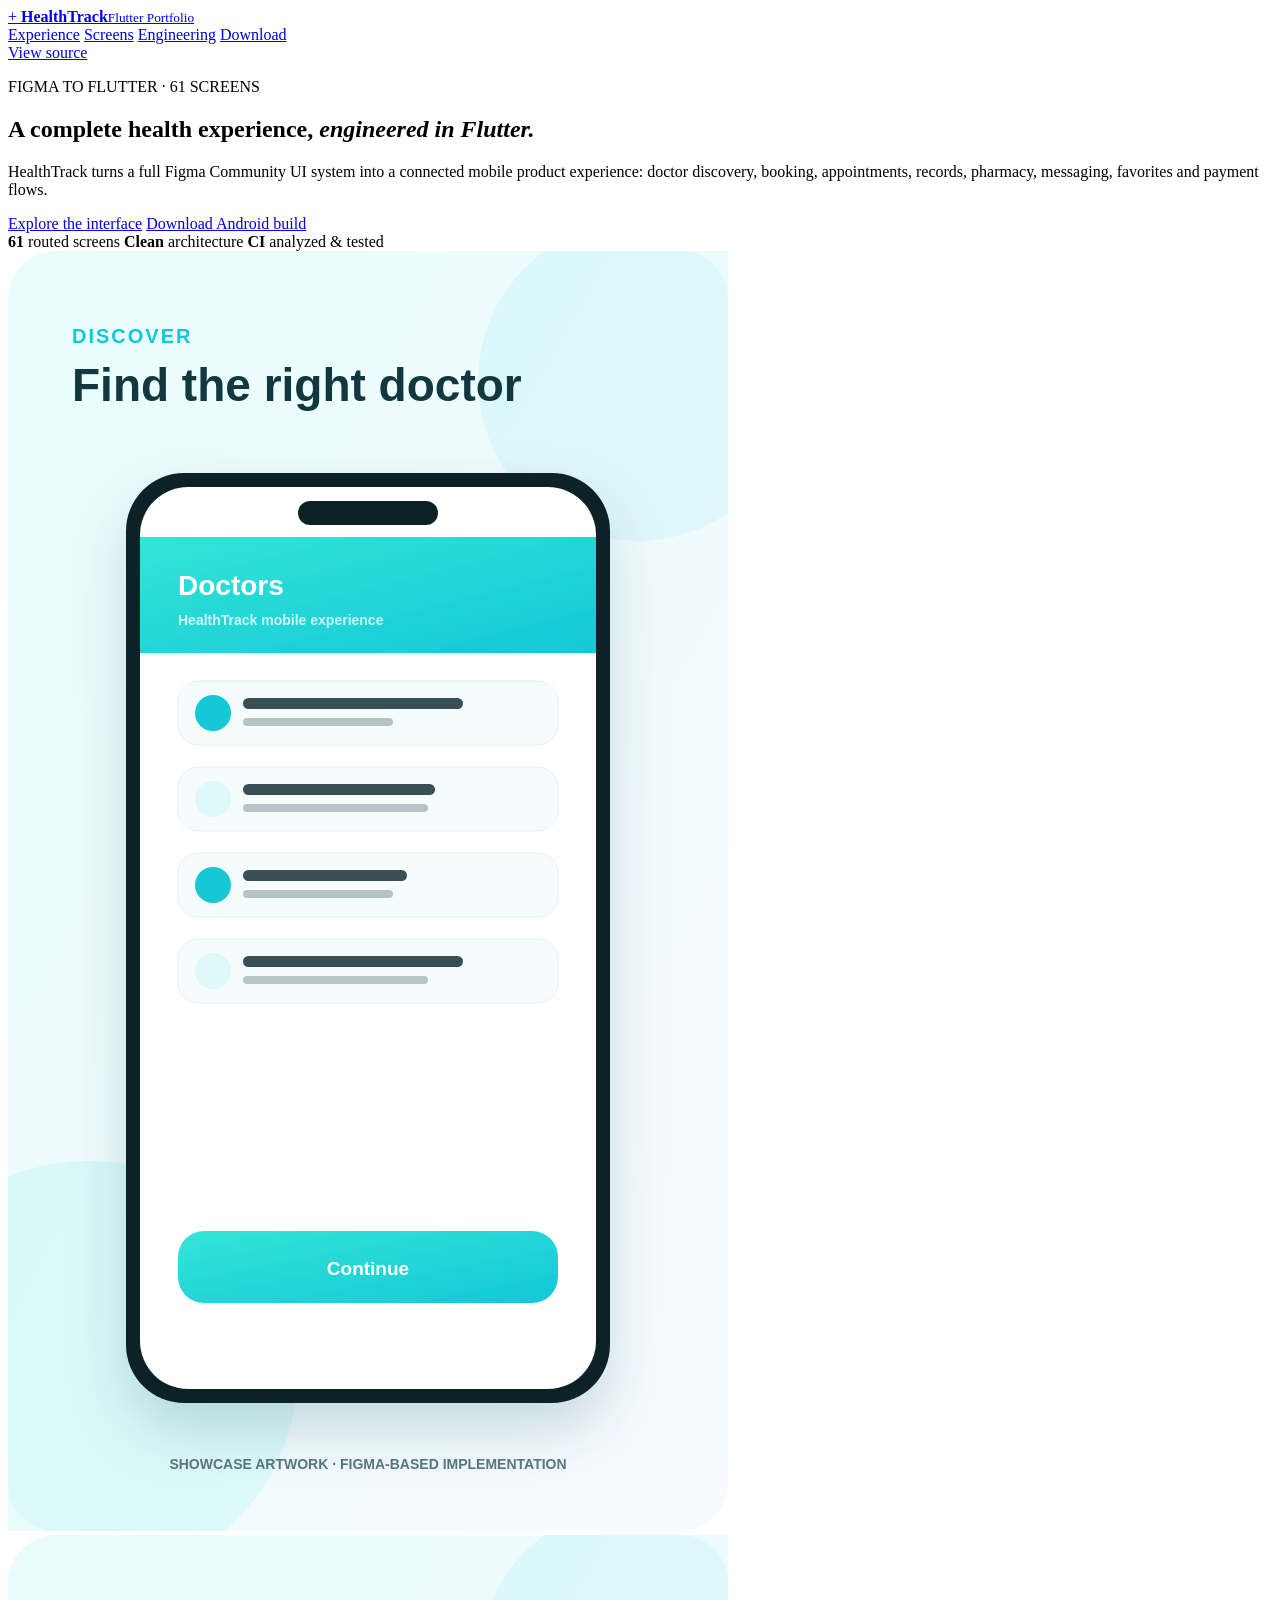
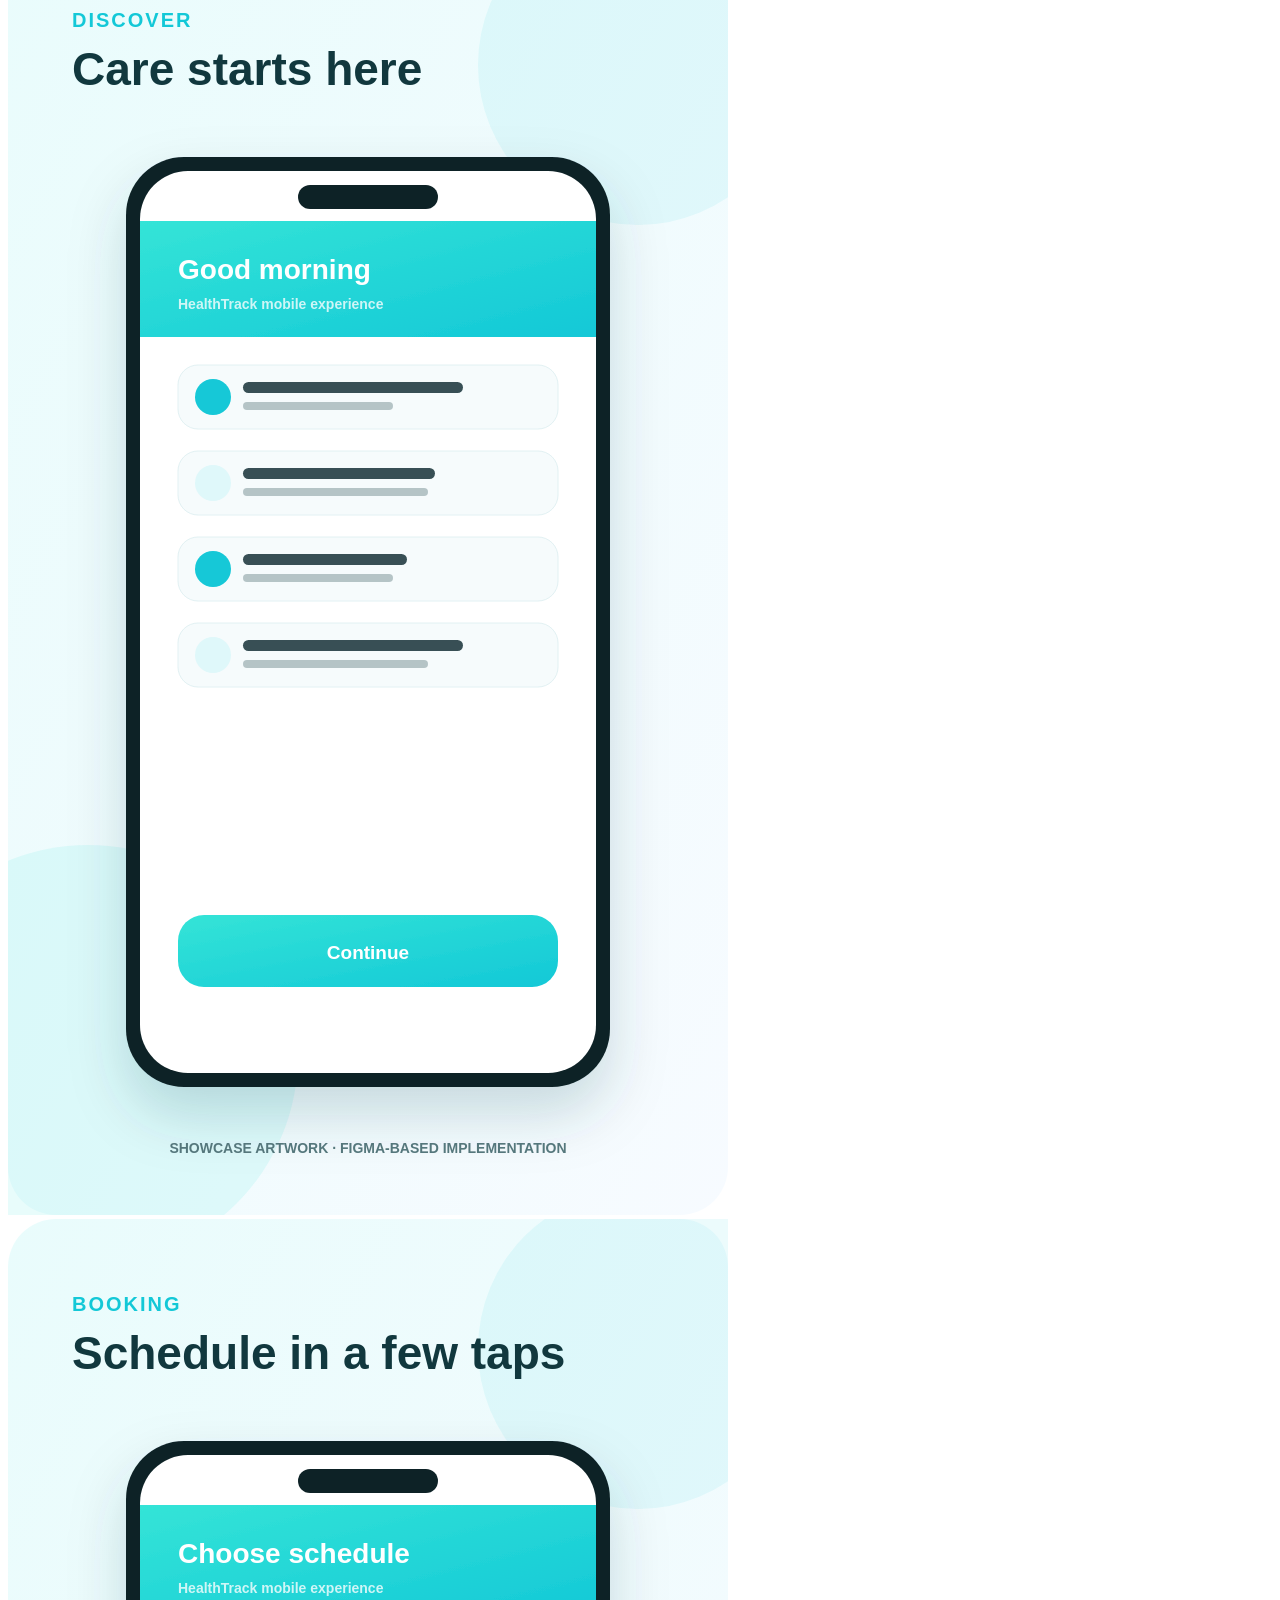
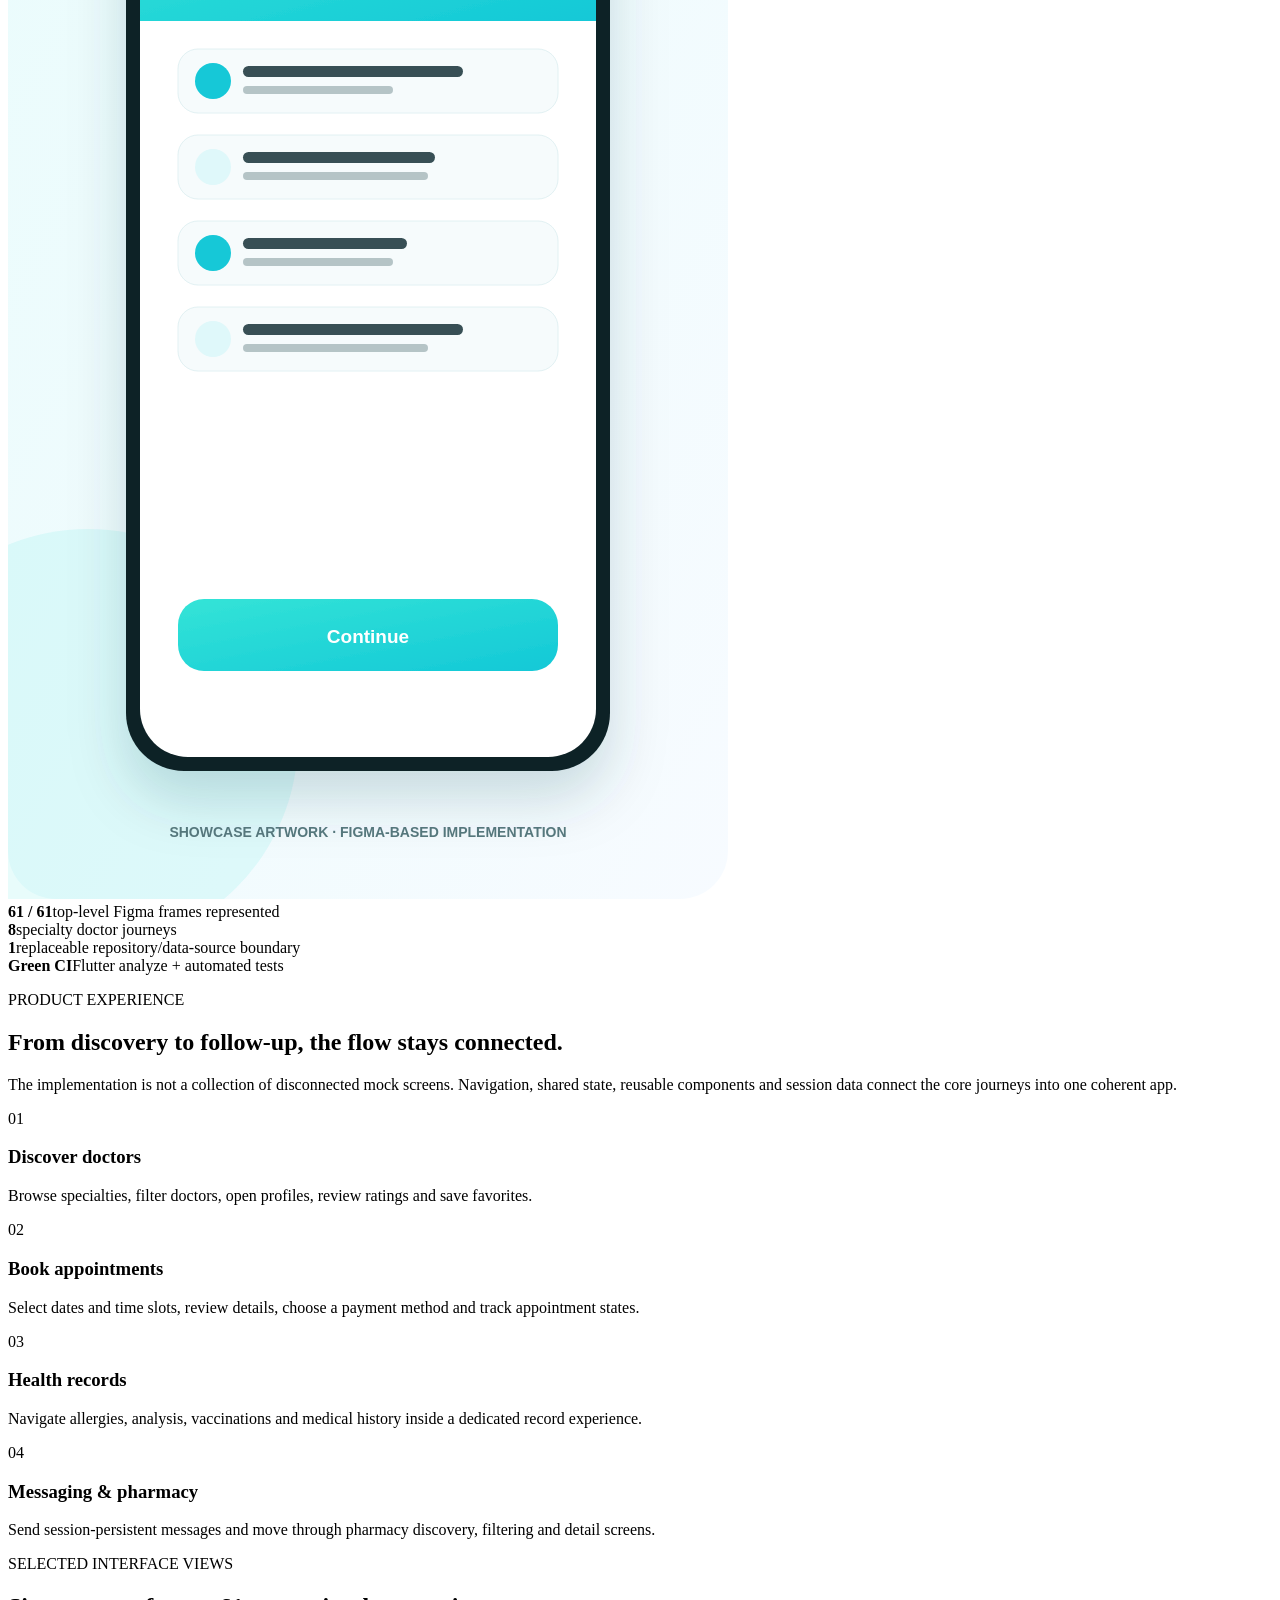
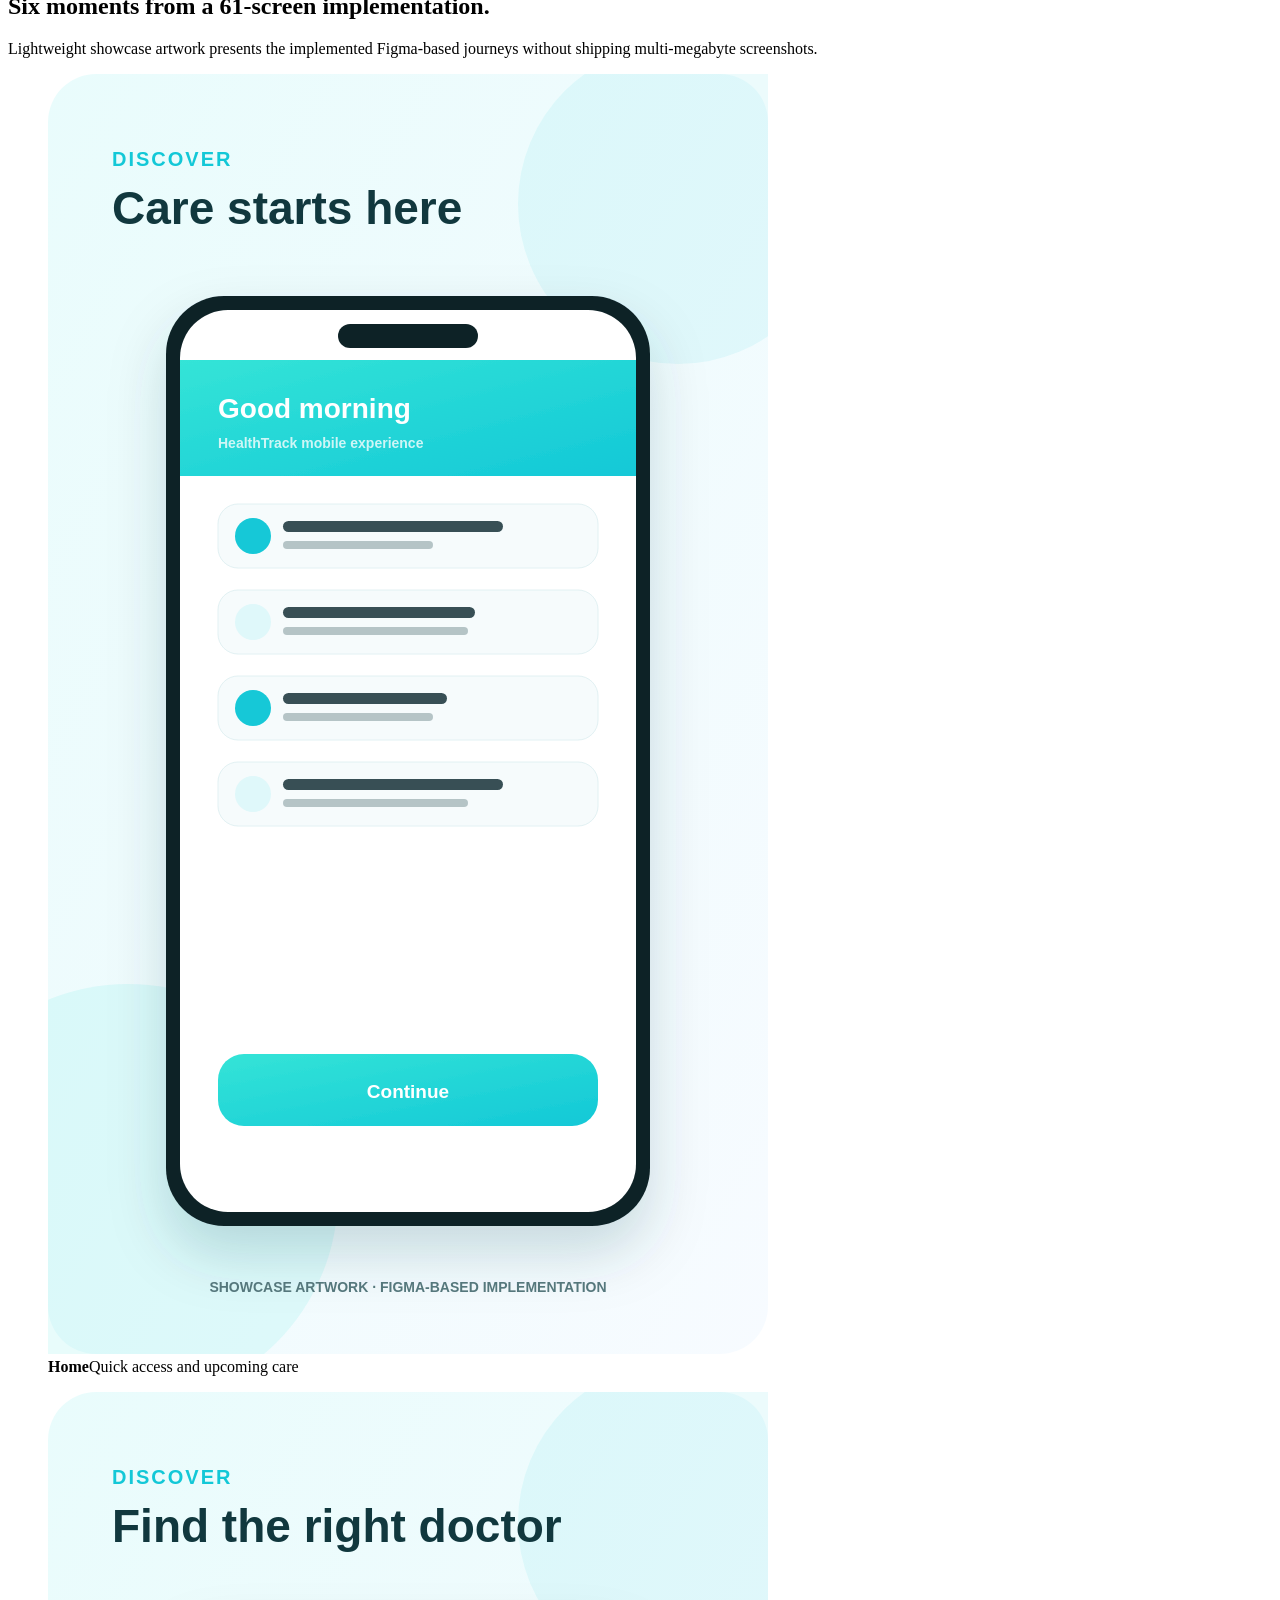
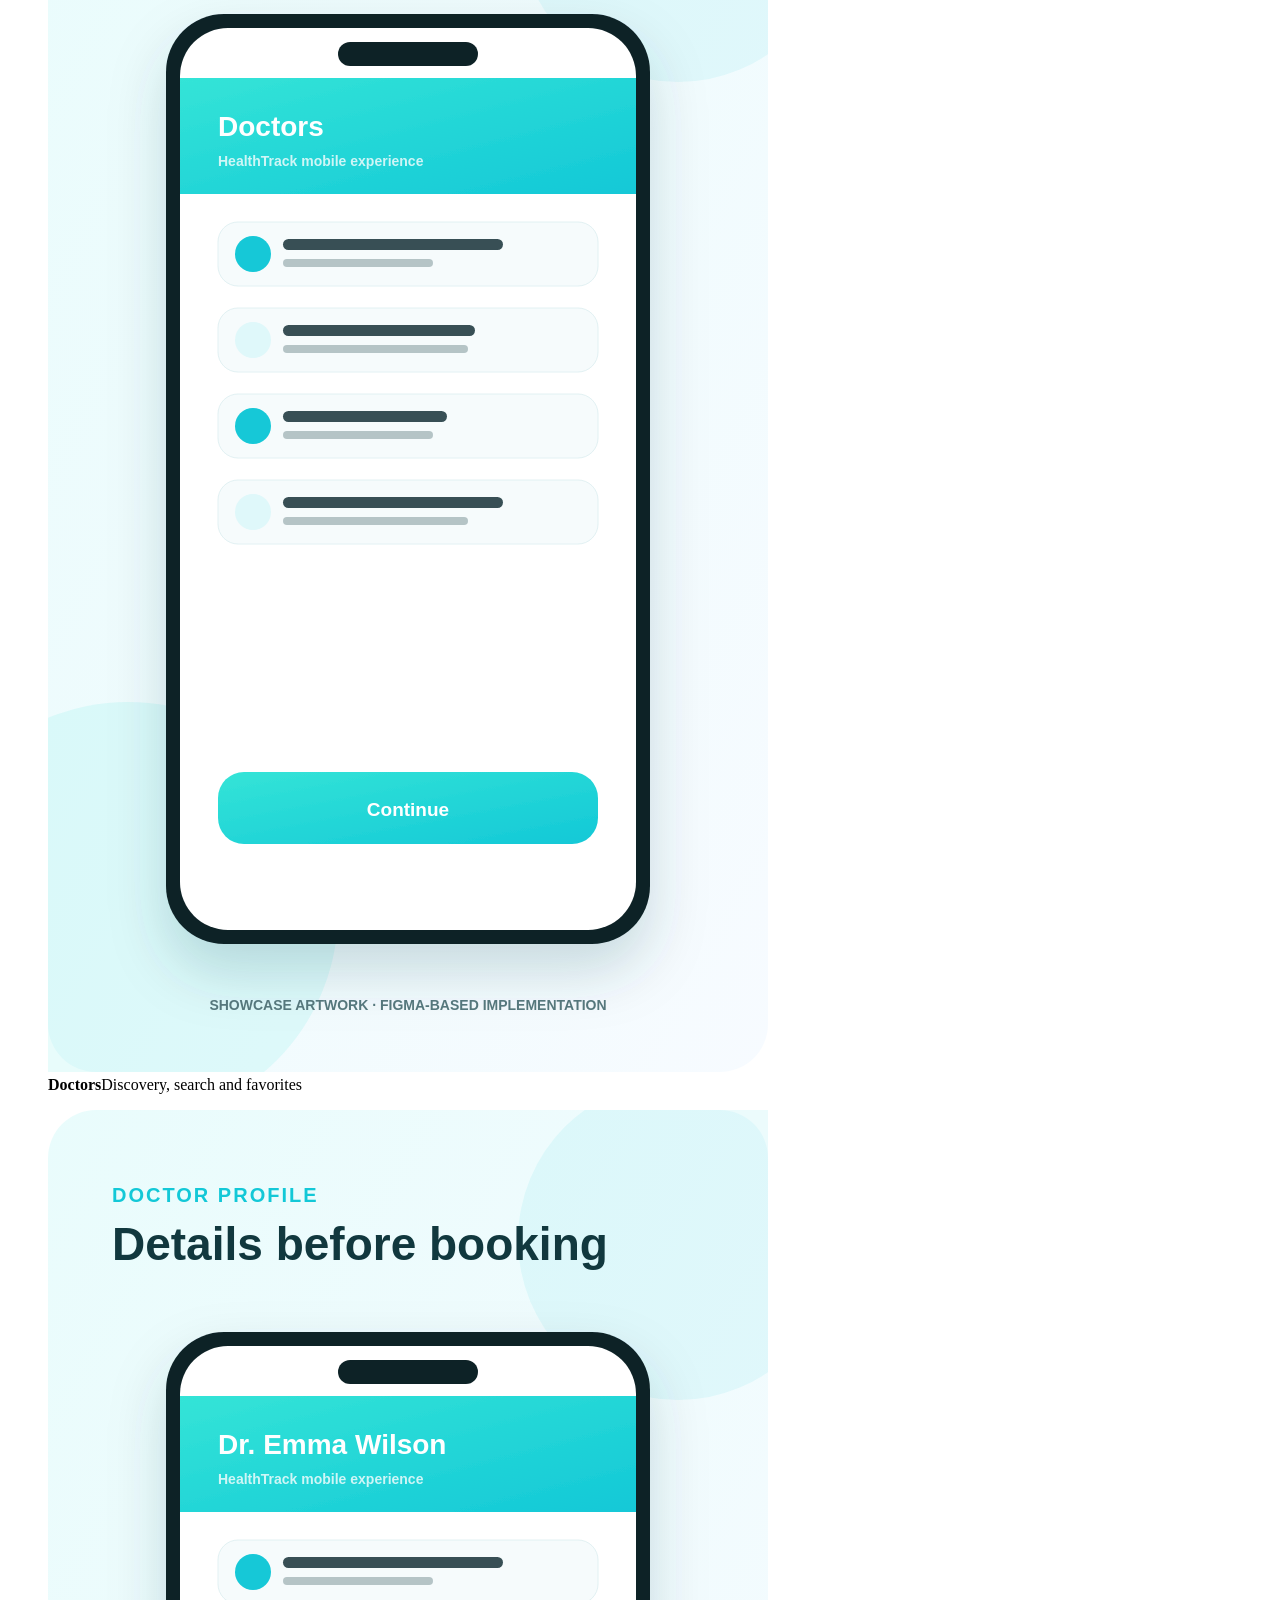
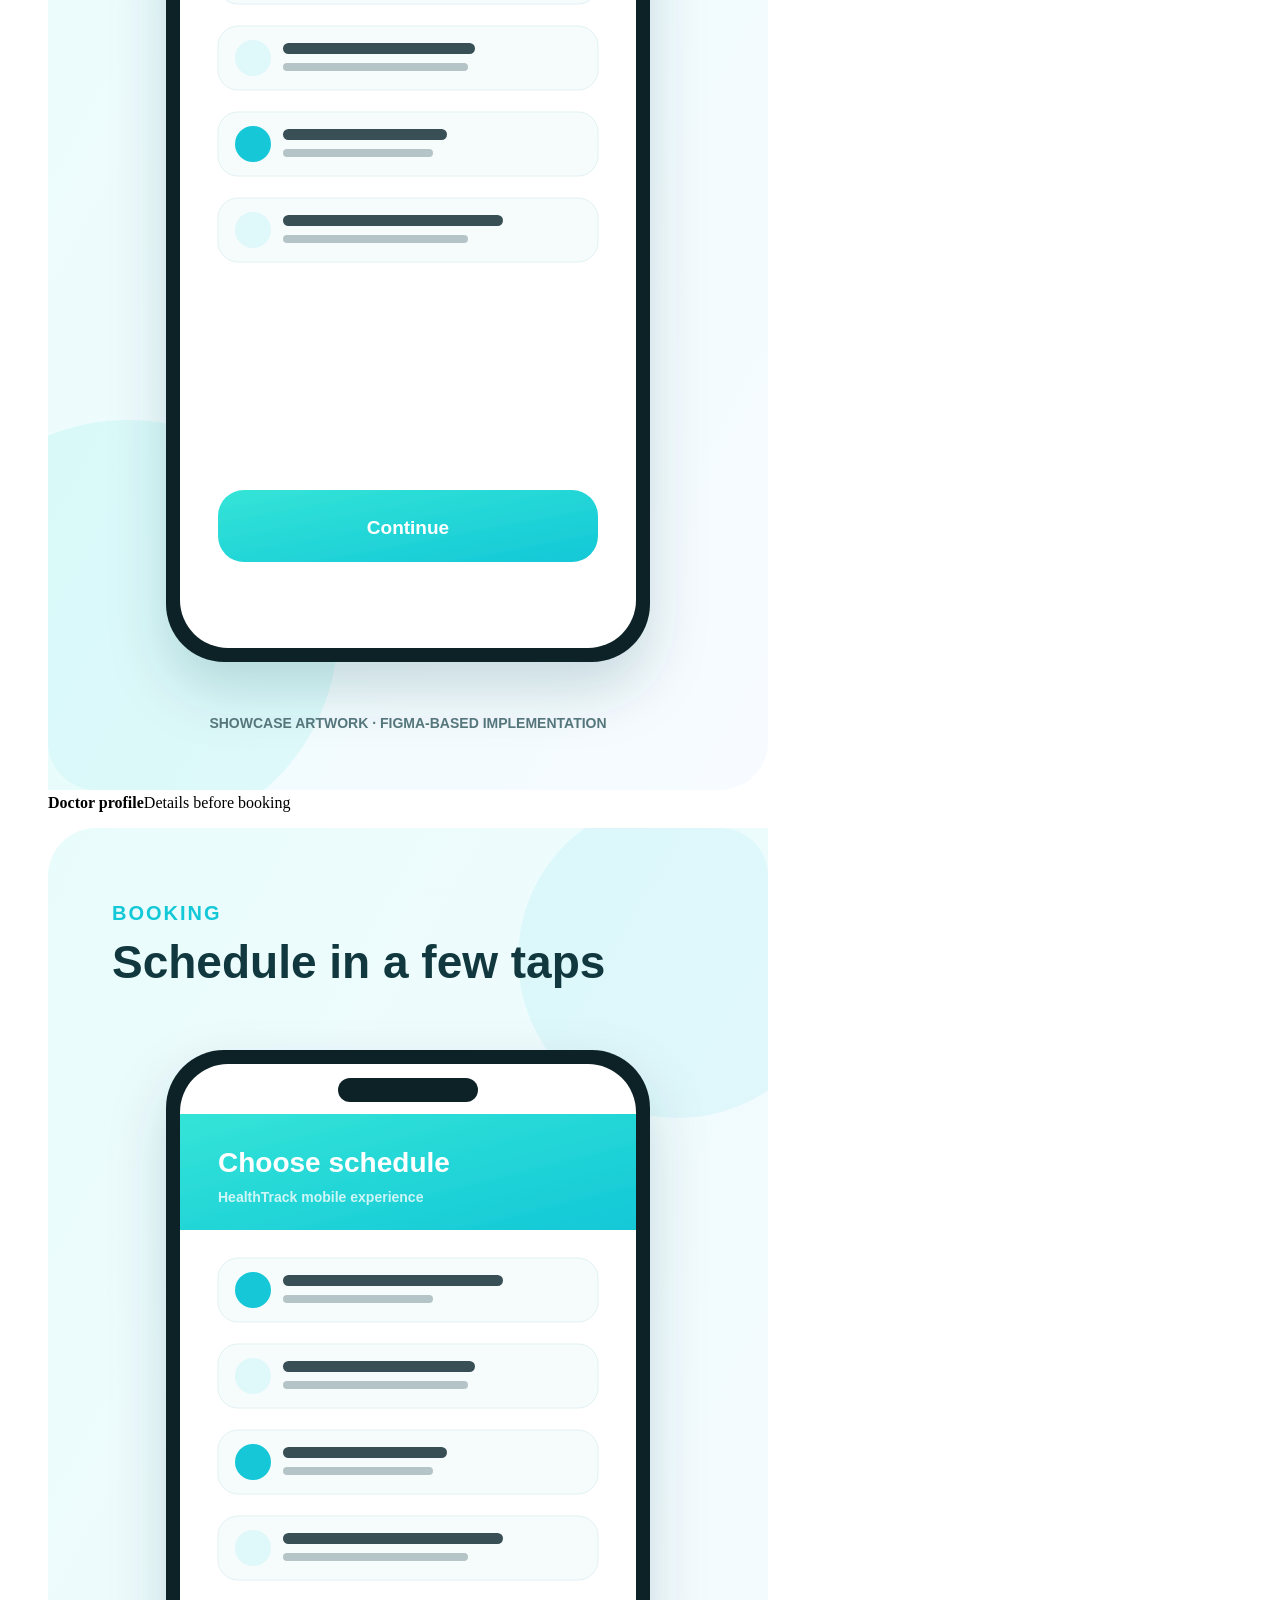
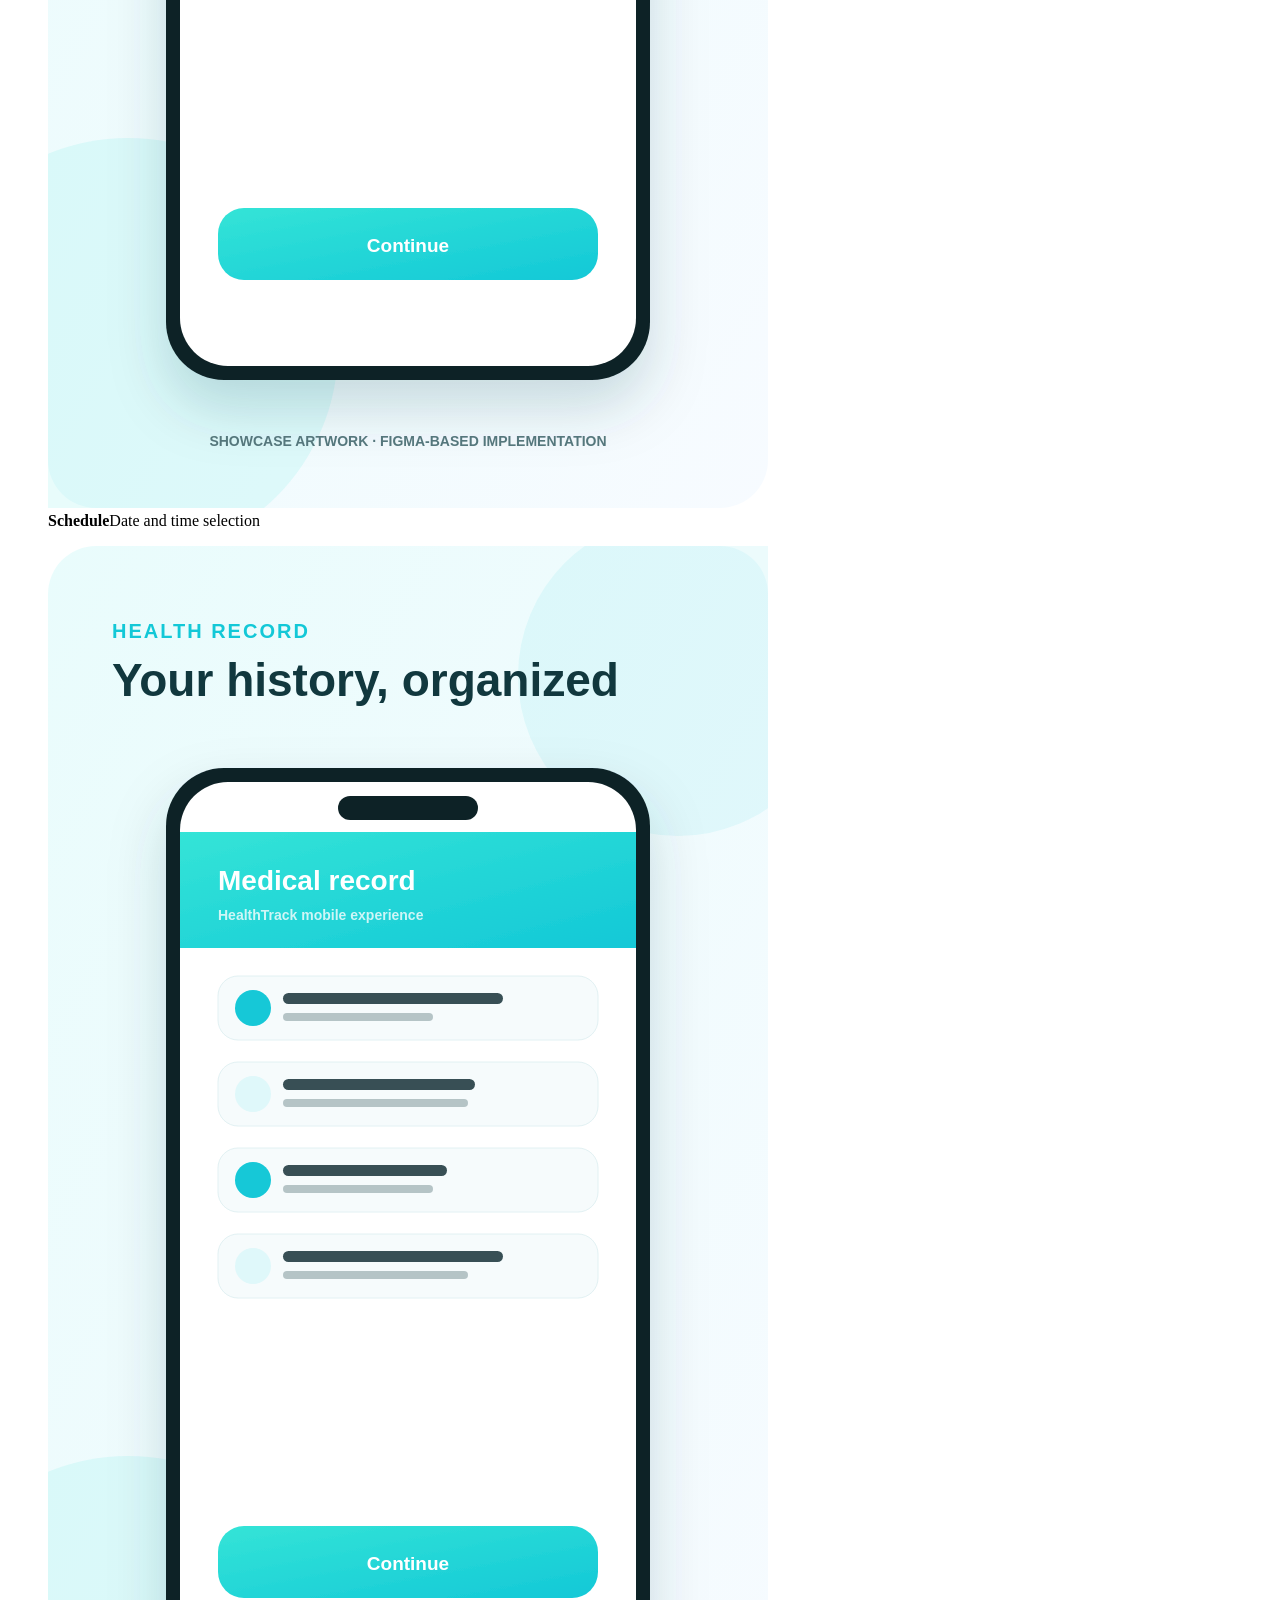
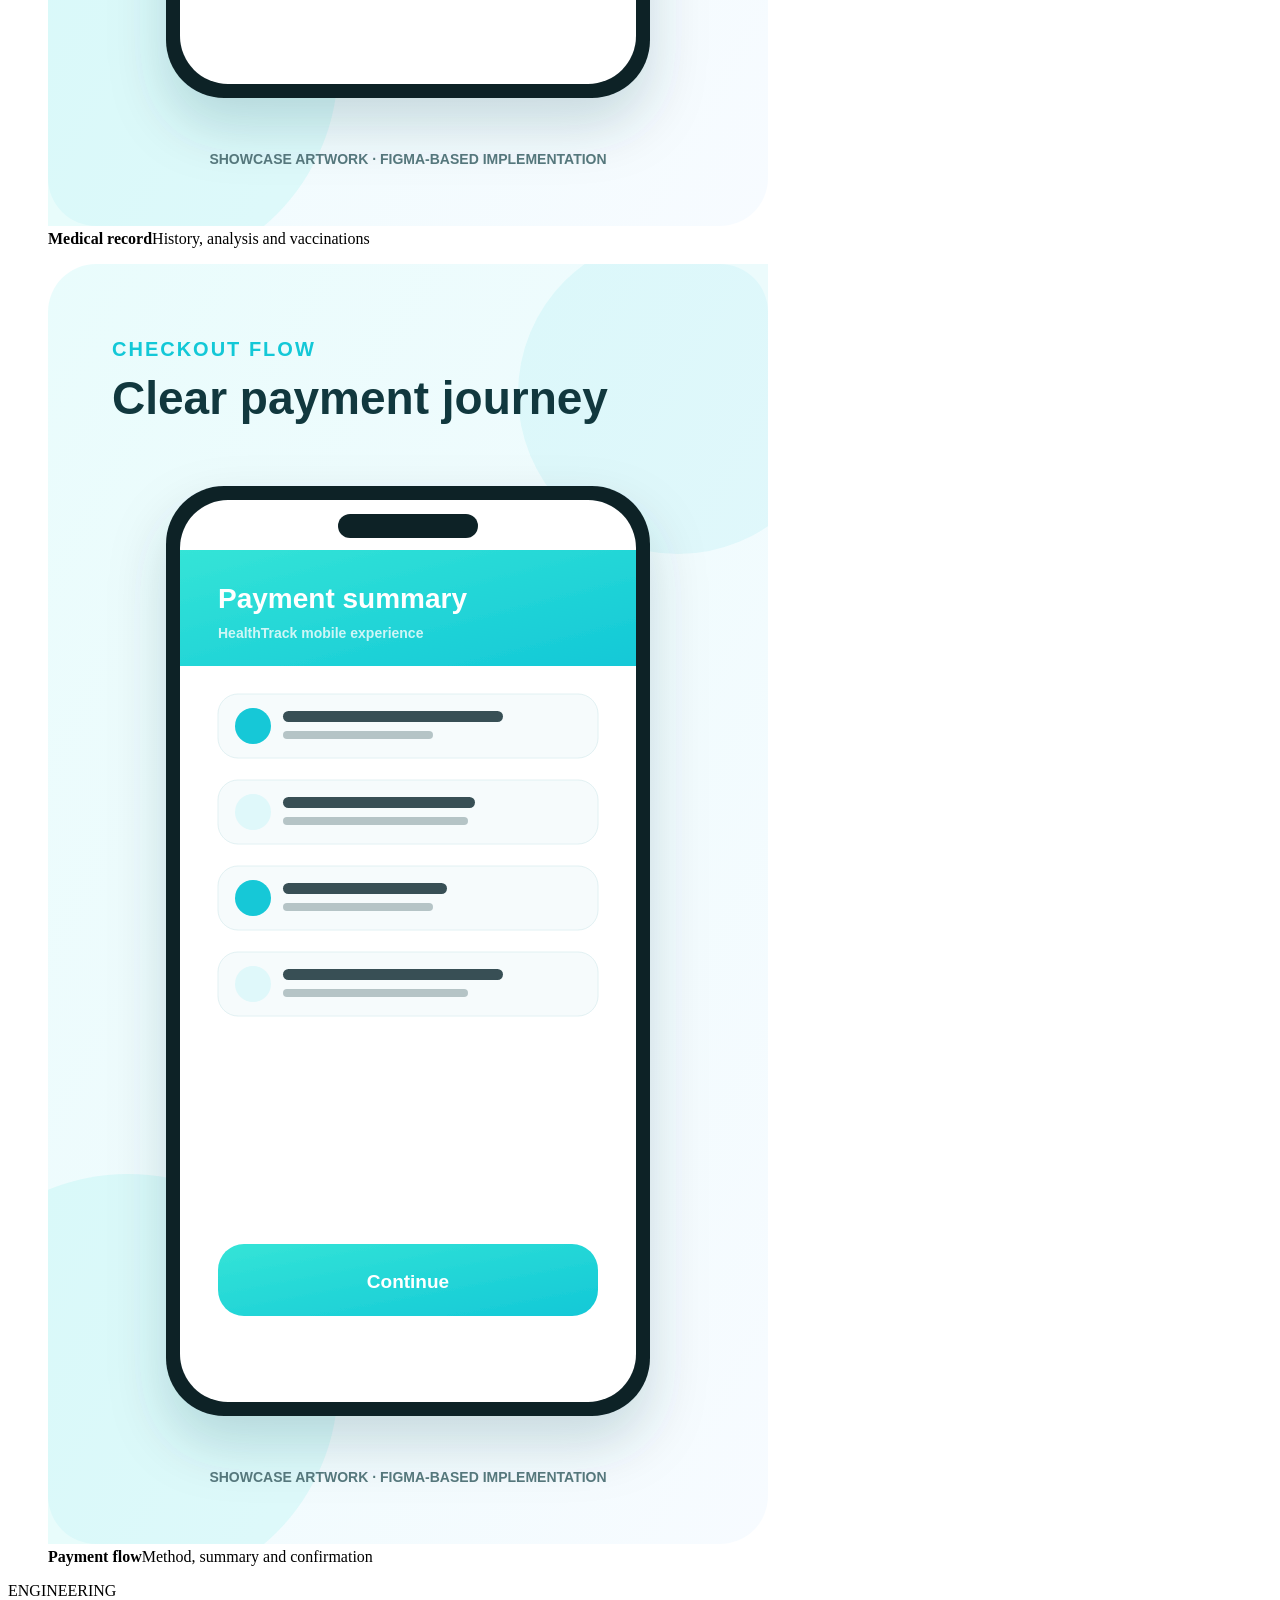
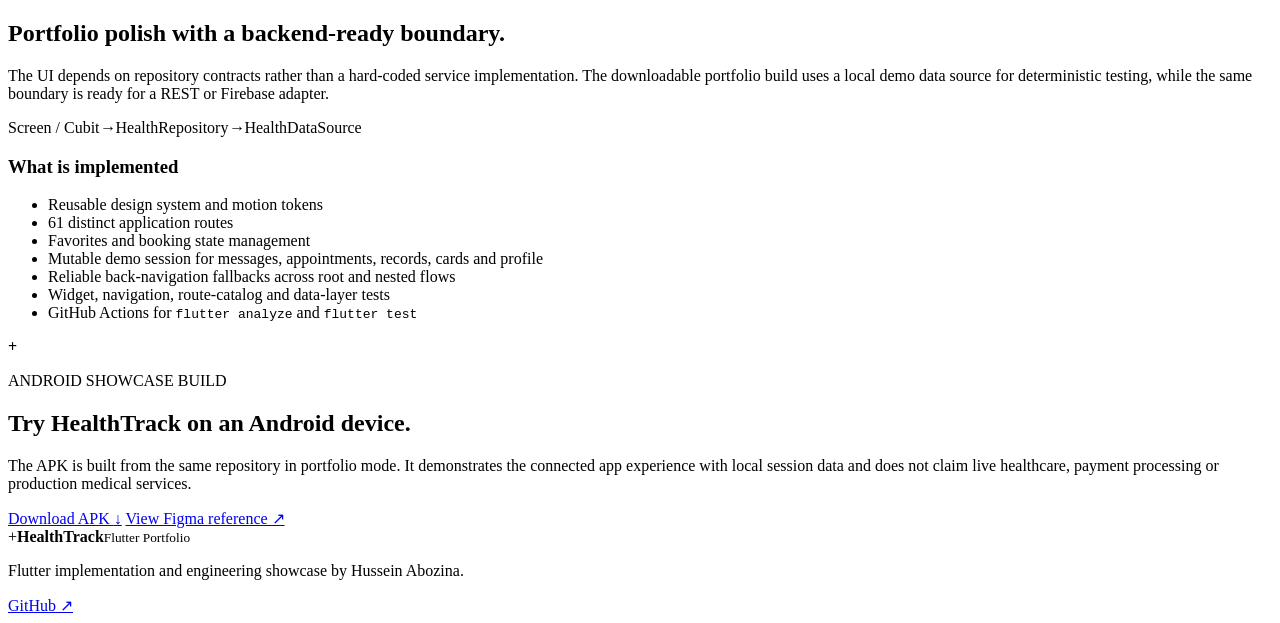
==== docs/index.html @ 682344b4 "feat: add HealthTrack portfolio landing page" ====
<!doctype html>
<html lang="en">
<head>
  <meta charset="utf-8" />
  <meta name="viewport" content="width=device-width,initial-scale=1" />
  <meta name="theme-color" content="#0c3d46" />
  <meta name="description" content="HealthTrack — a 61-screen Flutter health experience built from a Figma Community UI system with reusable architecture and connected product flows." />
  <title>HealthTrack | Flutter Portfolio Showcase</title>
  <link rel="stylesheet" href="styles.css" />
  <script src="script.js" defer></script>
</head>
<body>
  <header class="site-header">
    <a class="brand" href="#top" aria-label="HealthTrack home">
      <span class="brand-mark">+</span>
      <span><strong>HealthTrack</strong><small>Flutter Portfolio</small></span>
    </a>
    <nav aria-label="Primary navigation">
      <a href="#experience">Experience</a>
      <a href="#screens">Screens</a>
      <a href="#engineering">Engineering</a>
      <a href="#download">Download</a>
    </nav>
    <a class="header-cta" href="https://github.com/Husseinabozina/medical_app" target="_blank" rel="noopener noreferrer">View source</a>
  </header>

  <main id="top">
    <section class="hero shell">
      <div class="hero-copy">
        <p class="eyebrow"><span></span> FIGMA TO FLUTTER · 61 SCREENS</p>
        <h1>A complete health experience, <em>engineered in Flutter.</em></h1>
        <p class="hero-lead">
          HealthTrack turns a full Figma Community UI system into a connected mobile product experience:
          doctor discovery, booking, appointments, records, pharmacy, messaging, favorites and payment flows.
        </p>
        <div class="hero-actions">
          <a class="button primary" href="#screens">Explore the interface</a>
          <a class="button secondary" href="#download">Download Android build</a>
        </div>
        <div class="hero-proof">
          <span><b>61</b> routed screens</span>
          <span><b>Clean</b> architecture</span>
          <span><b>CI</b> analyzed & tested</span>
        </div>
      </div>

      <div class="hero-visual" aria-label="Selected HealthTrack interface previews">
        <div class="glow"></div>
        <img class="hero-screen hero-screen-left" src="assets/showcase/02-doctors.svg" alt="HealthTrack doctors showcase artwork" width="720" height="1280" />
        <img class="hero-screen hero-screen-main" src="assets/showcase/01-home.svg" alt="HealthTrack home showcase artwork" width="720" height="1280" fetchpriority="high" />
        <img class="hero-screen hero-screen-right" src="assets/showcase/04-schedule.svg" alt="HealthTrack appointment scheduling showcase artwork" width="720" height="1280" />
      </div>
    </section>

    <section class="metric-band">
      <div class="shell metric-grid">
        <div><strong>61 / 61</strong><span>top-level Figma frames represented</span></div>
        <div><strong>8</strong><span>specialty doctor journeys</span></div>
        <div><strong>1</strong><span>replaceable repository/data-source boundary</span></div>
        <div><strong>Green CI</strong><span>Flutter analyze + automated tests</span></div>
      </div>
    </section>

    <section class="section shell" id="experience">
      <div class="section-heading">
        <p class="eyebrow"><span></span> PRODUCT EXPERIENCE</p>
        <h2>From discovery to follow-up, the flow stays connected.</h2>
        <p>
          The implementation is not a collection of disconnected mock screens. Navigation, shared state,
          reusable components and session data connect the core journeys into one coherent app.
        </p>
      </div>

      <div class="feature-grid">
        <article class="feature-card">
          <span class="feature-icon">01</span>
          <h3>Discover doctors</h3>
          <p>Browse specialties, filter doctors, open profiles, review ratings and save favorites.</p>
        </article>
        <article class="feature-card">
          <span class="feature-icon">02</span>
          <h3>Book appointments</h3>
          <p>Select dates and time slots, review details, choose a payment method and track appointment states.</p>
        </article>
        <article class="feature-card">
          <span class="feature-icon">03</span>
          <h3>Health records</h3>
          <p>Navigate allergies, analysis, vaccinations and medical history inside a dedicated record experience.</p>
        </article>
        <article class="feature-card">
          <span class="feature-icon">04</span>
          <h3>Messaging & pharmacy</h3>
          <p>Send session-persistent messages and move through pharmacy discovery, filtering and detail screens.</p>
        </article>
      </div>
    </section>

    <section class="screens-section" id="screens">
      <div class="shell">
        <div class="section-heading centered">
          <p class="eyebrow"><span></span> SELECTED INTERFACE VIEWS</p>
          <h2>Six moments from a 61-screen implementation.</h2>
          <p>Lightweight showcase artwork presents the implemented Figma-based journeys without shipping multi-megabyte screenshots.</p>
        </div>
        <div class="screen-grid">
          <figure><img src="assets/showcase/01-home.svg" alt="Home screen showcase" loading="lazy" width="720" height="1280" /><figcaption><b>Home</b><span>Quick access and upcoming care</span></figcaption></figure>
          <figure><img src="assets/showcase/02-doctors.svg" alt="Doctors screen showcase" loading="lazy" width="720" height="1280" /><figcaption><b>Doctors</b><span>Discovery, search and favorites</span></figcaption></figure>
          <figure><img src="assets/showcase/03-profile.svg" alt="Doctor profile screen showcase" loading="lazy" width="720" height="1280" /><figcaption><b>Doctor profile</b><span>Details before booking</span></figcaption></figure>
          <figure><img src="assets/showcase/04-schedule.svg" alt="Schedule screen showcase" loading="lazy" width="720" height="1280" /><figcaption><b>Schedule</b><span>Date and time selection</span></figcaption></figure>
          <figure><img src="assets/showcase/05-record.svg" alt="Medical record screen showcase" loading="lazy" width="720" height="1280" /><figcaption><b>Medical record</b><span>History, analysis and vaccinations</span></figcaption></figure>
          <figure><img src="assets/showcase/06-payment.svg" alt="Payment flow screen showcase" loading="lazy" width="720" height="1280" /><figcaption><b>Payment flow</b><span>Method, summary and confirmation</span></figcaption></figure>
        </div>
      </div>
    </section>

    <section class="section engineering" id="engineering">
      <div class="shell engineering-grid">
        <div>
          <p class="eyebrow"><span></span> ENGINEERING</p>
          <h2>Portfolio polish with a backend-ready boundary.</h2>
          <p class="engineering-lead">
            The UI depends on repository contracts rather than a hard-coded service implementation.
            The downloadable portfolio build uses a local demo data source for deterministic testing,
            while the same boundary is ready for a REST or Firebase adapter.
          </p>
          <div class="architecture-line">
            <span>Screen / Cubit</span><i>→</i><span>HealthRepository</span><i>→</i><span>HealthDataSource</span>
          </div>
        </div>

        <div class="engineering-card">
          <h3>What is implemented</h3>
          <ul>
            <li>Reusable design system and motion tokens</li>
            <li>61 distinct application routes</li>
            <li>Favorites and booking state management</li>
            <li>Mutable demo session for messages, appointments, records, cards and profile</li>
            <li>Reliable back-navigation fallbacks across root and nested flows</li>
            <li>Widget, navigation, route-catalog and data-layer tests</li>
            <li>GitHub Actions for <code>flutter analyze</code> and <code>flutter test</code></li>
          </ul>
        </div>
      </div>
    </section>

    <section class="download-section" id="download">
      <div class="shell download-grid">
        <div class="download-art" aria-hidden="true">
          <span class="orbit orbit-a"></span><span class="orbit orbit-b"></span><b>+</b>
        </div>
        <div>
          <p class="eyebrow"><span></span> ANDROID SHOWCASE BUILD</p>
          <h2>Try HealthTrack on an Android device.</h2>
          <p>
            The APK is built from the same repository in portfolio mode. It demonstrates the connected
            app experience with local session data and does not claim live healthcare, payment processing or production medical services.
          </p>
        </div>
        <div class="download-actions">
          <a class="button download-button" href="https://github.com/Husseinabozina/medical_app/releases/download/showcase-latest/healthtrack-demo.apk">Download APK <span>↓</span></a>
          <a class="text-link" href="https://www.figma.com/design/jrf18b58l0rdFM4uTN5DEg/Medical-App-UI-Kit-Health-Mobile-App-Tracker-Appointment-Mobile-App--Community-?node-id=2279-1229&m=dev" target="_blank" rel="noopener noreferrer">View Figma reference ↗</a>
        </div>
      </div>
    </section>
  </main>

  <footer>
    <div class="shell footer-inner">
      <div class="brand footer-brand"><span class="brand-mark">+</span><span><strong>HealthTrack</strong><small>Flutter Portfolio</small></span></div>
      <p>Flutter implementation and engineering showcase by Hussein Abozina.</p>
      <a href="https://github.com/Husseinabozina/medical_app" target="_blank" rel="noopener noreferrer">GitHub ↗</a>
    </div>
  </footer>
</body>
</html>
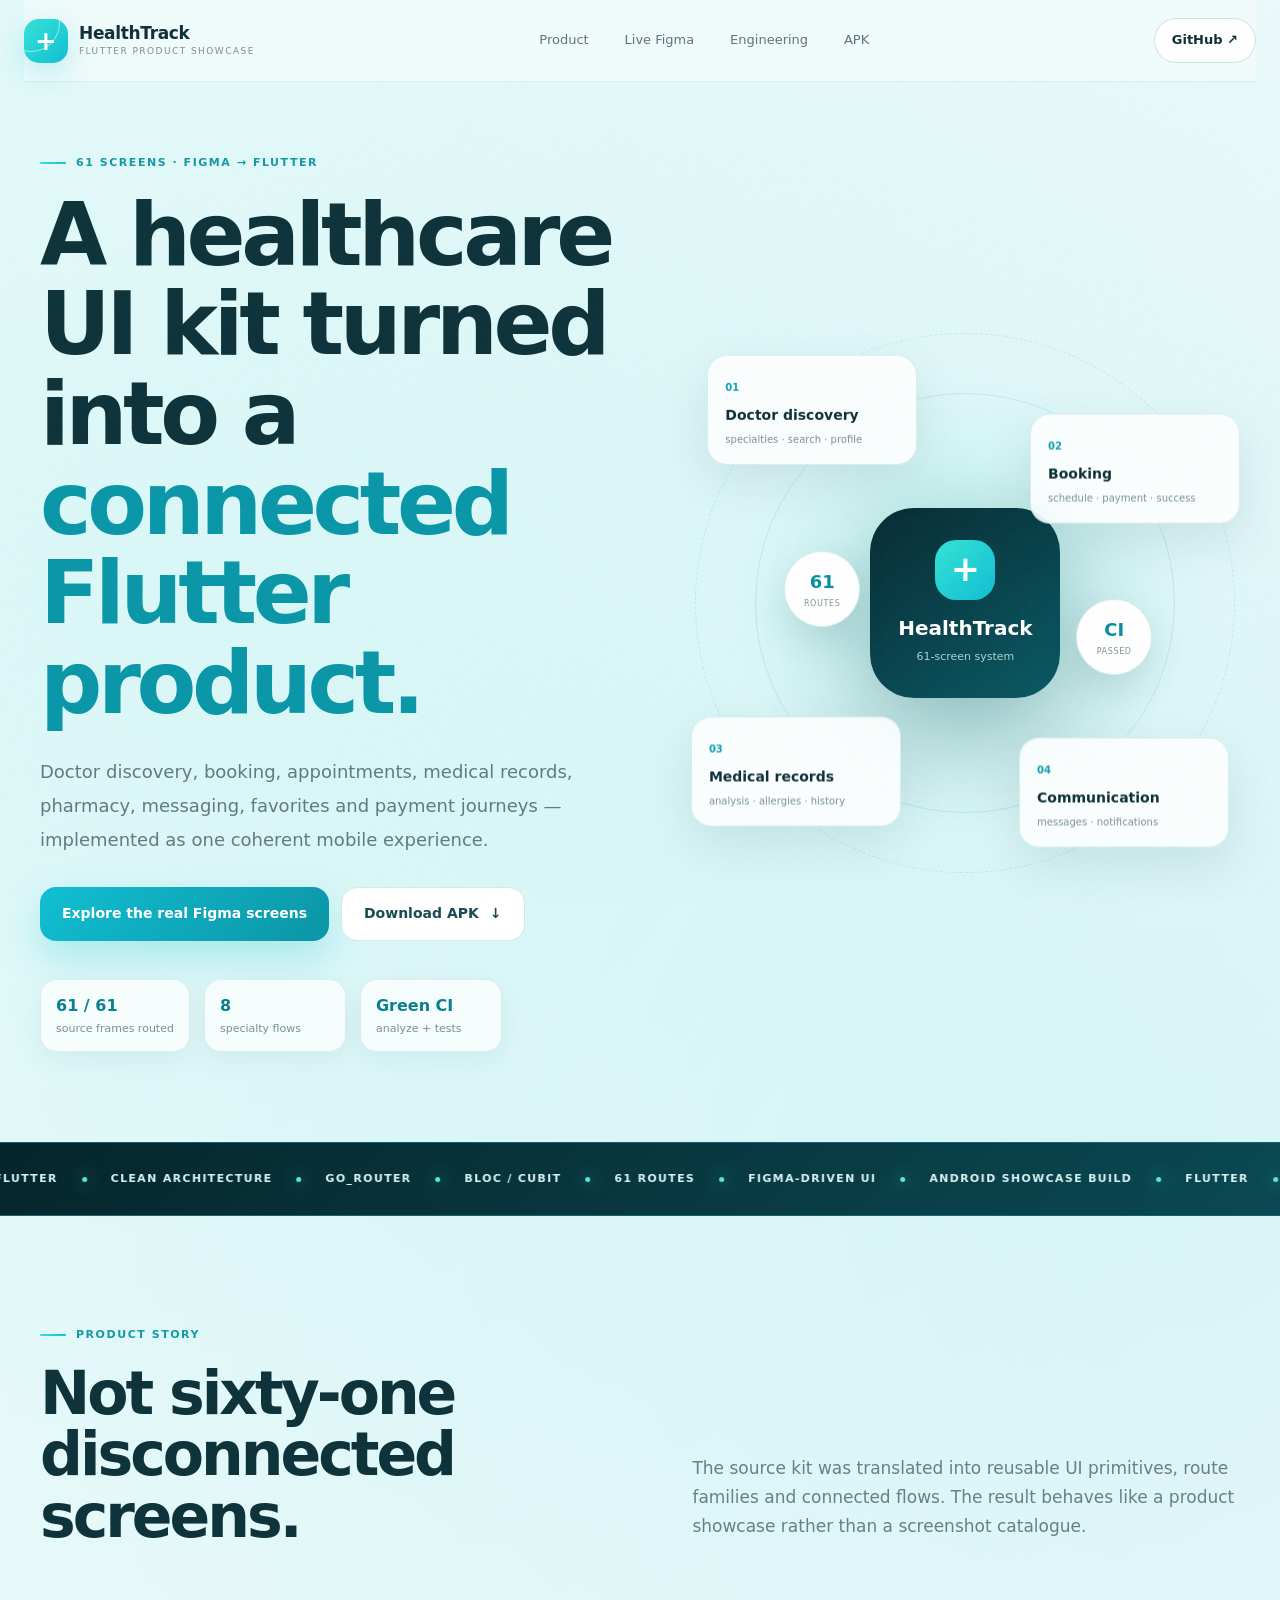
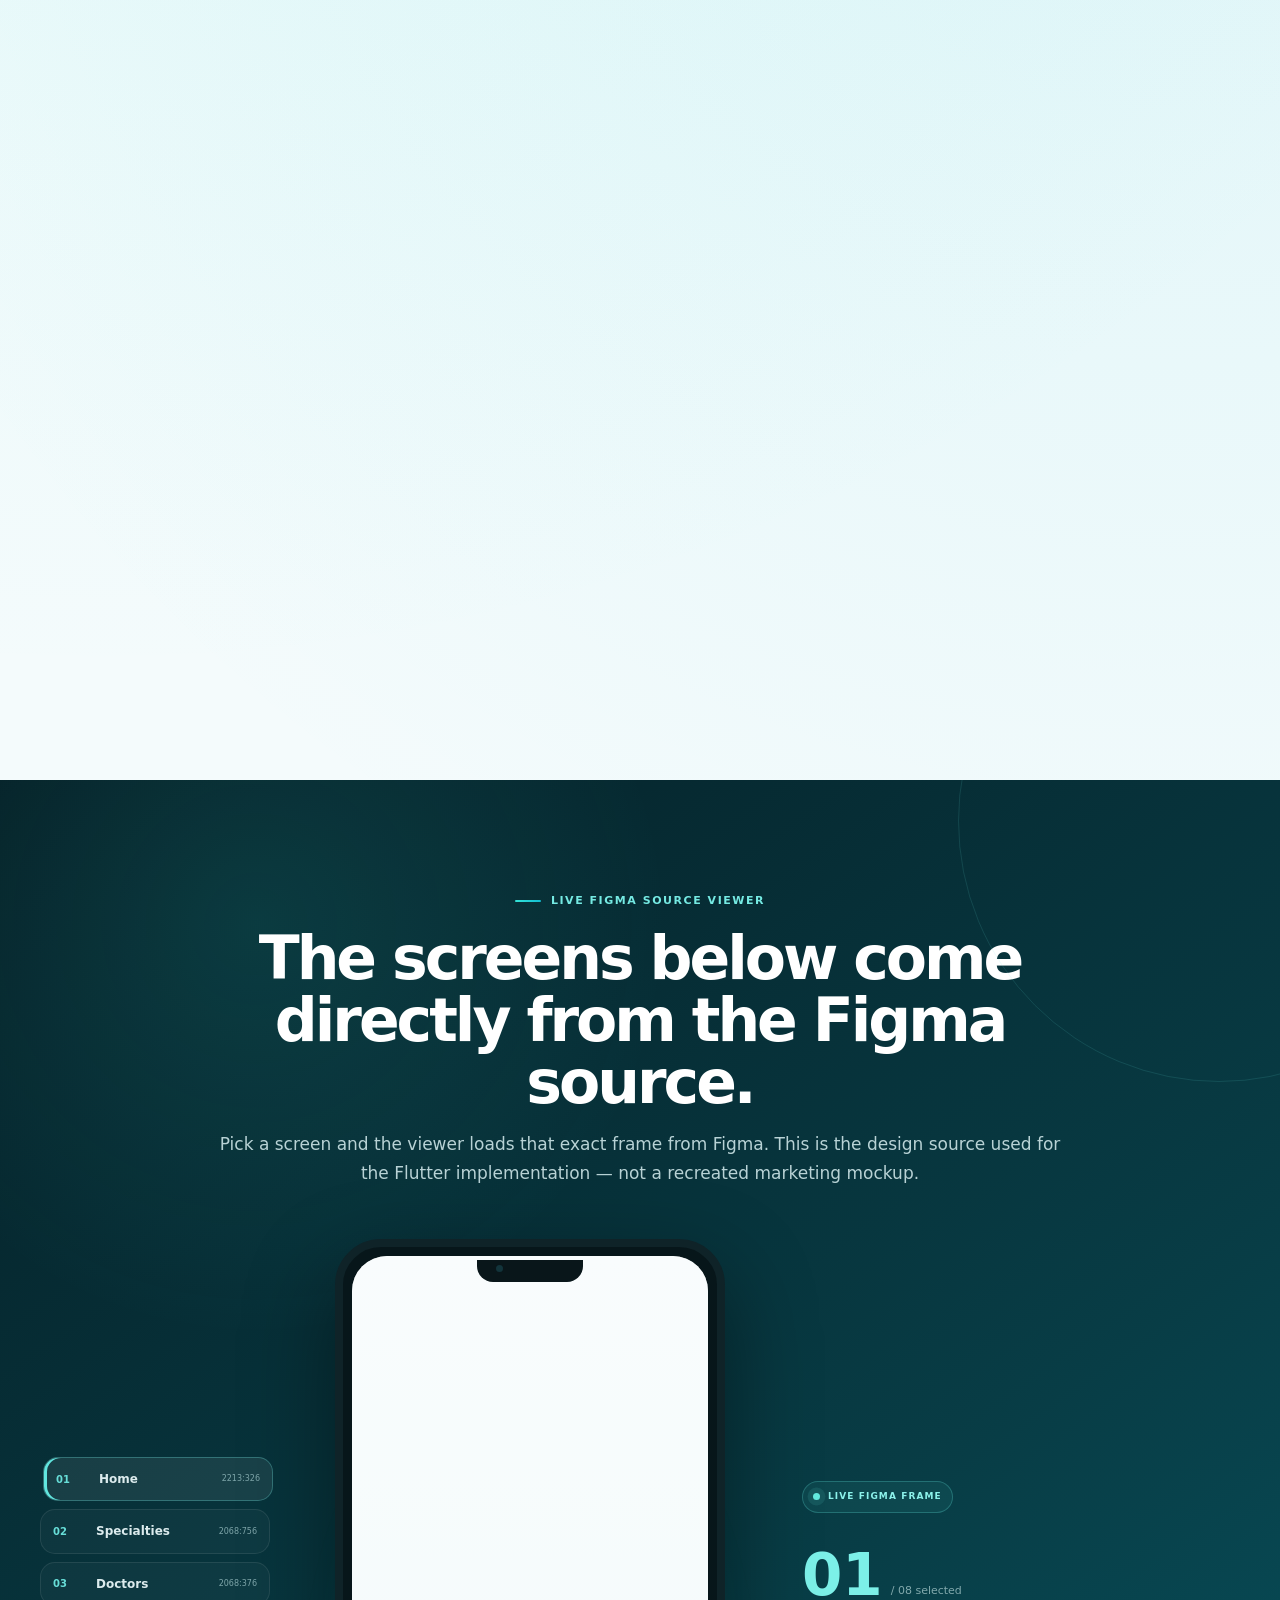
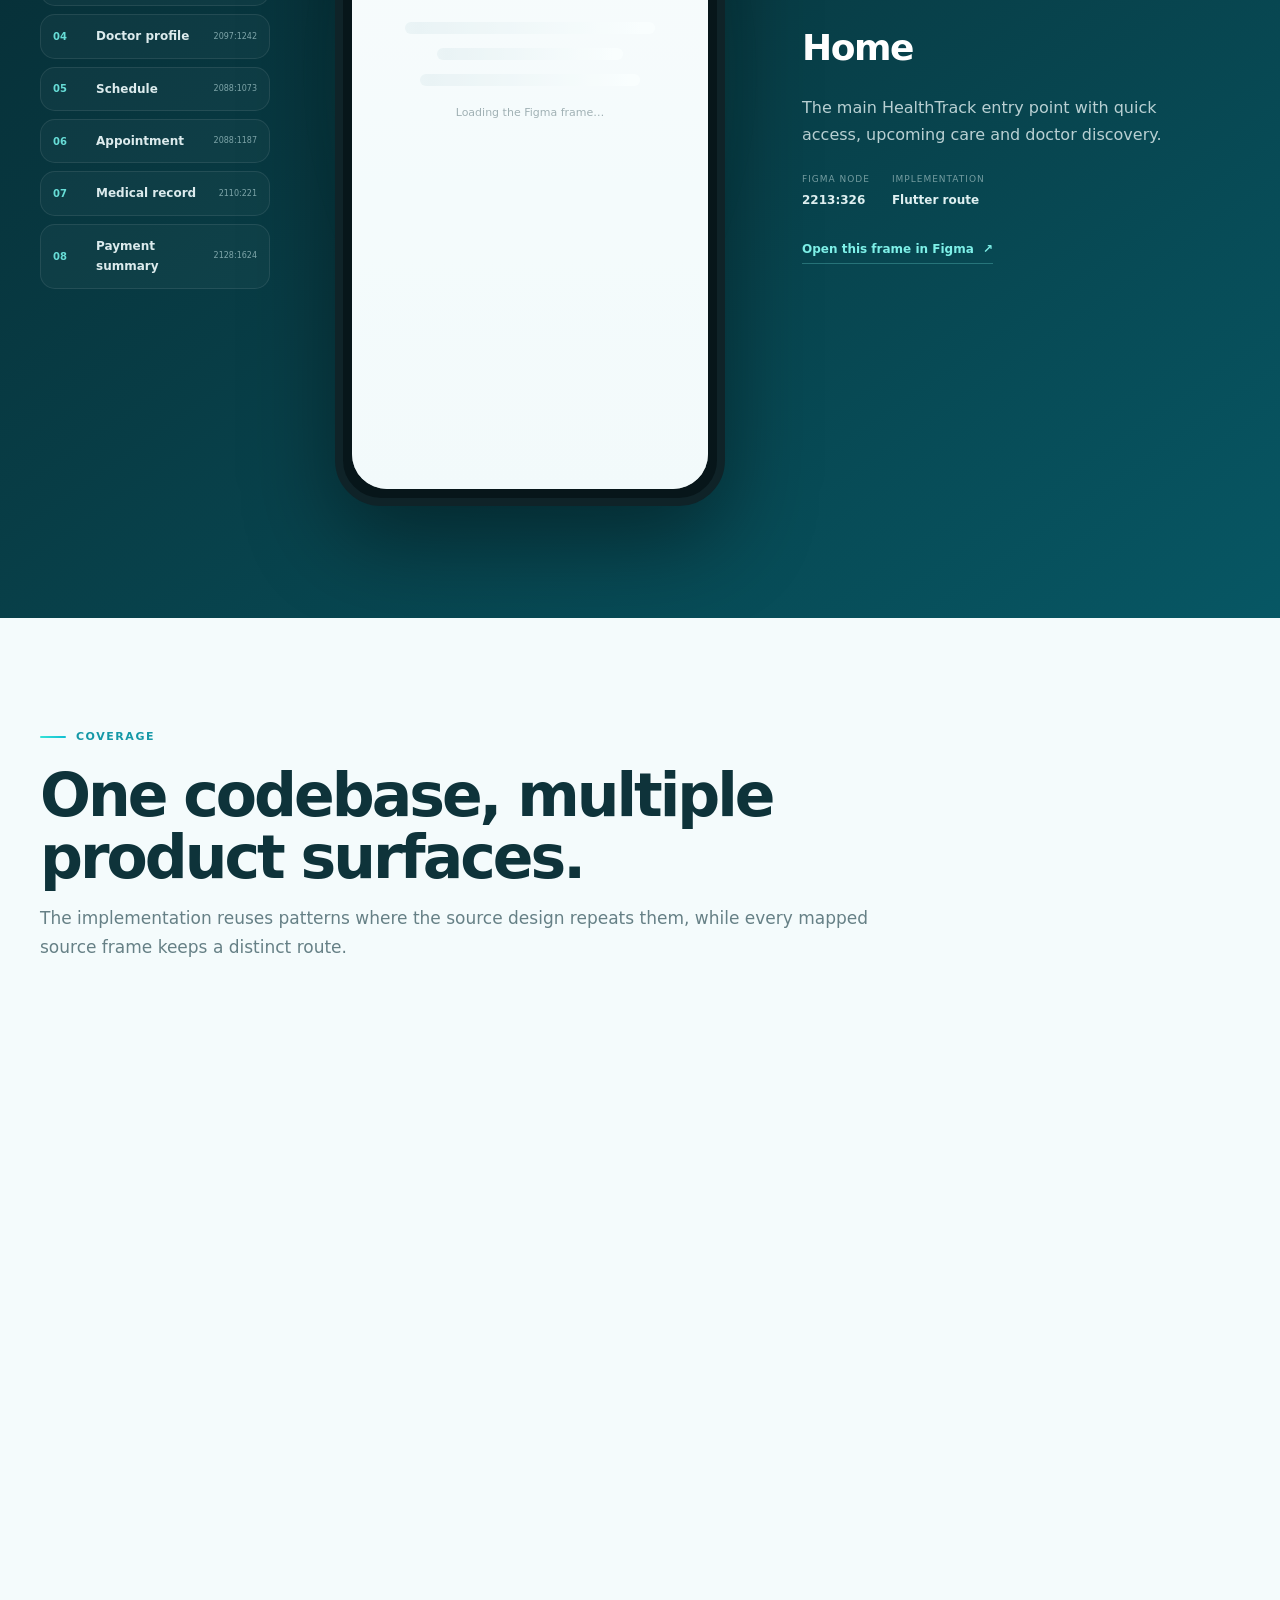
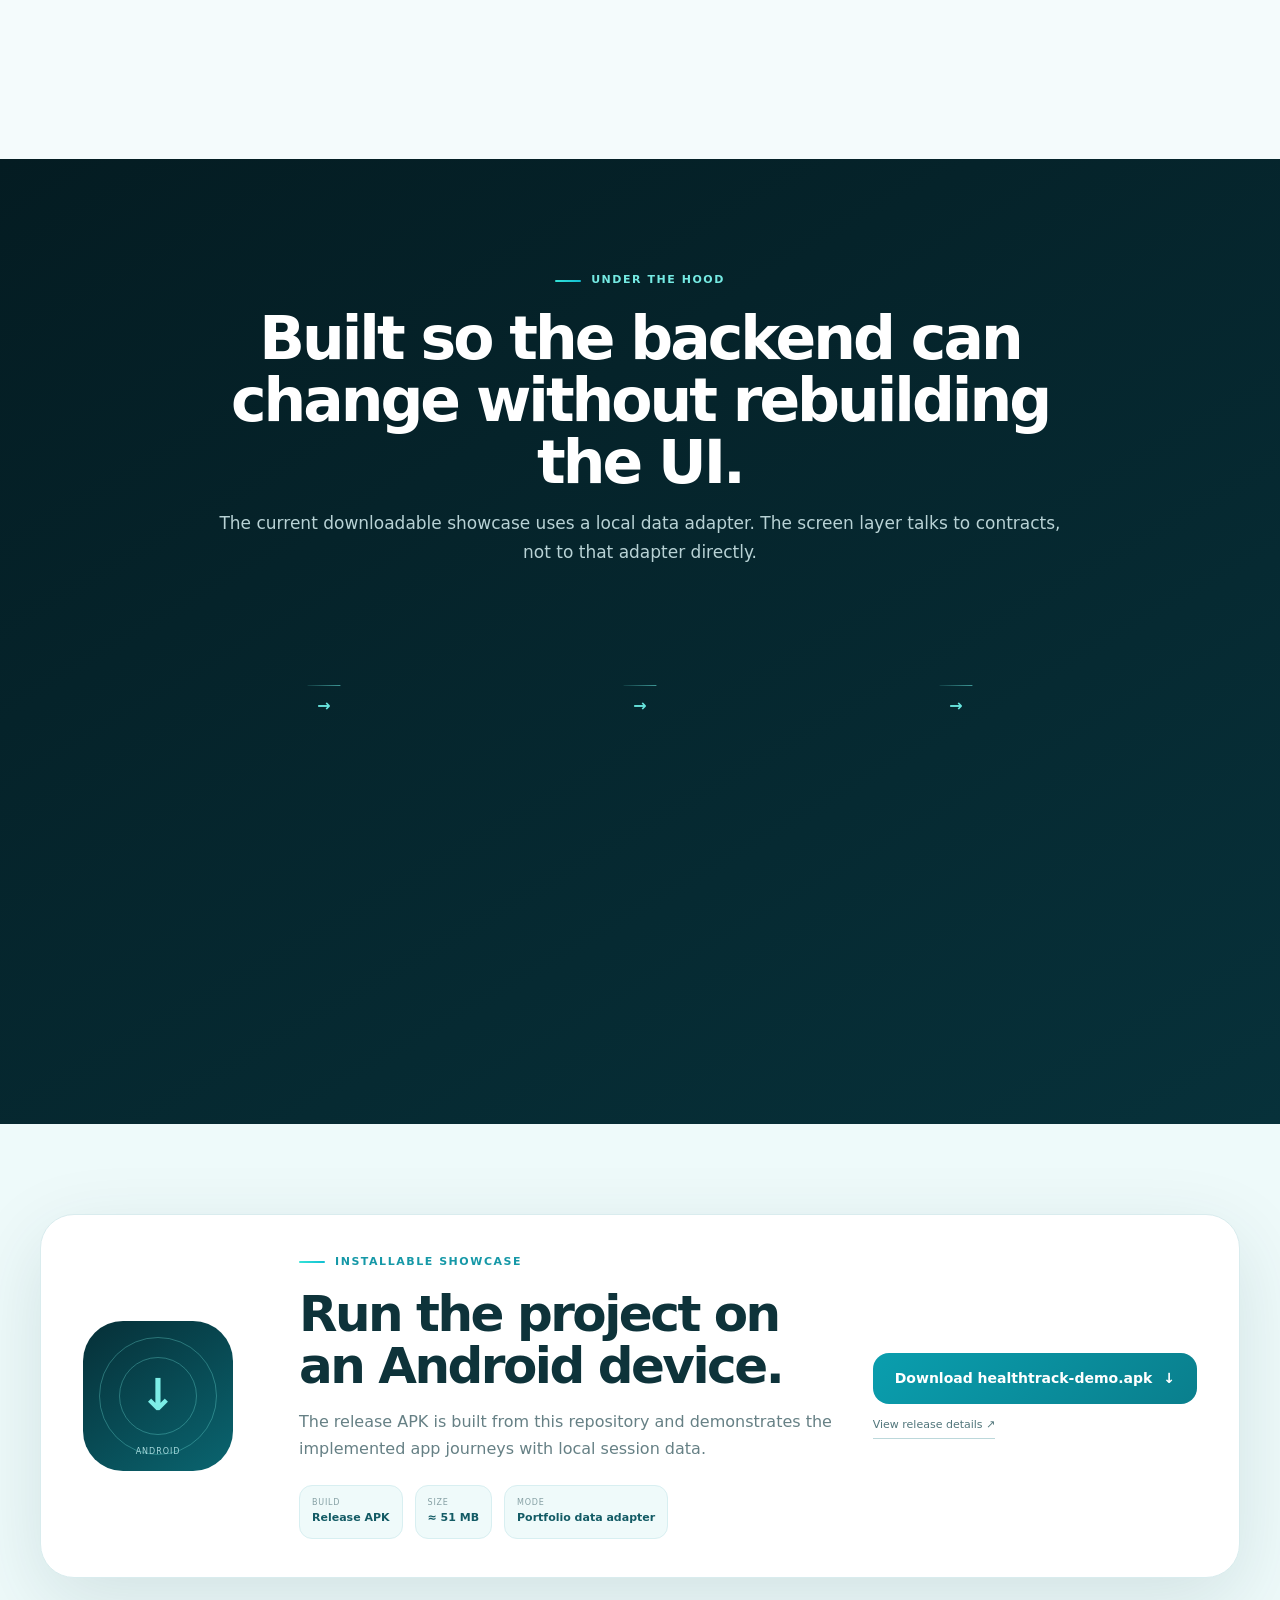
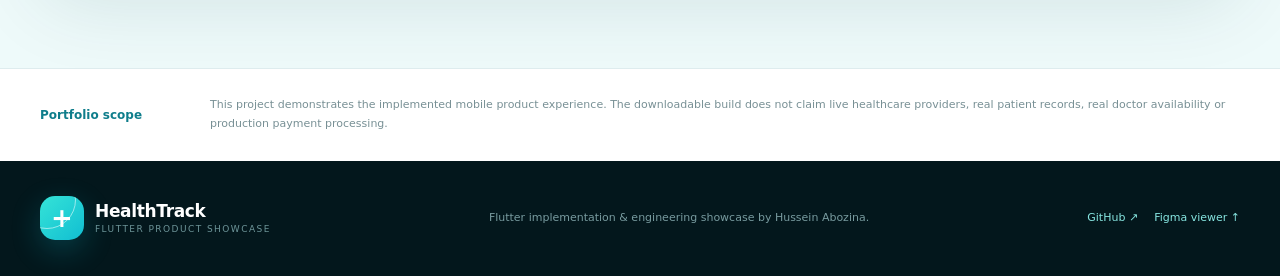
==== commit a88cbf38: "chore: keep docs entrypoint aligned with portfolio root" ====
--- a/docs/index.html
+++ b/docs/index.html
@@ -3,173 +3,11 @@
 <head>
   <meta charset="utf-8" />
   <meta name="viewport" content="width=device-width,initial-scale=1" />
-  <meta name="theme-color" content="#0c3d46" />
-  <meta name="description" content="HealthTrack — a 61-screen Flutter health experience built from a Figma Community UI system with reusable architecture and connected product flows." />
-  <title>HealthTrack | Flutter Portfolio Showcase</title>
-  <link rel="stylesheet" href="styles.css" />
-  <script src="script.js" defer></script>
+  <meta http-equiv="refresh" content="0; url=../" />
+  <link rel="canonical" href="../" />
+  <title>HealthTrack Showcase</title>
 </head>
 <body>
-  <header class="site-header">
-    <a class="brand" href="#top" aria-label="HealthTrack home">
-      <span class="brand-mark">+</span>
-      <span><strong>HealthTrack</strong><small>Flutter Portfolio</small></span>
-    </a>
-    <nav aria-label="Primary navigation">
-      <a href="#experience">Experience</a>
-      <a href="#screens">Screens</a>
-      <a href="#engineering">Engineering</a>
-      <a href="#download">Download</a>
-    </nav>
-    <a class="header-cta" href="https://github.com/Husseinabozina/medical_app" target="_blank" rel="noopener noreferrer">View source</a>
-  </header>
-
-  <main id="top">
-    <section class="hero shell">
-      <div class="hero-copy">
-        <p class="eyebrow"><span></span> FIGMA TO FLUTTER · 61 SCREENS</p>
-        <h1>A complete health experience, <em>engineered in Flutter.</em></h1>
-        <p class="hero-lead">
-          HealthTrack turns a full Figma Community UI system into a connected mobile product experience:
-          doctor discovery, booking, appointments, records, pharmacy, messaging, favorites and payment flows.
-        </p>
-        <div class="hero-actions">
-          <a class="button primary" href="#screens">Explore the interface</a>
-          <a class="button secondary" href="#download">Download Android build</a>
-        </div>
-        <div class="hero-proof">
-          <span><b>61</b> routed screens</span>
-          <span><b>Clean</b> architecture</span>
-          <span><b>CI</b> analyzed & tested</span>
-        </div>
-      </div>
-
-      <div class="hero-visual" aria-label="Selected HealthTrack interface previews">
-        <div class="glow"></div>
-        <img class="hero-screen hero-screen-left" src="assets/showcase/02-doctors.svg" alt="HealthTrack doctors showcase artwork" width="720" height="1280" />
-        <img class="hero-screen hero-screen-main" src="assets/showcase/01-home.svg" alt="HealthTrack home showcase artwork" width="720" height="1280" fetchpriority="high" />
-        <img class="hero-screen hero-screen-right" src="assets/showcase/04-schedule.svg" alt="HealthTrack appointment scheduling showcase artwork" width="720" height="1280" />
-      </div>
-    </section>
-
-    <section class="metric-band">
-      <div class="shell metric-grid">
-        <div><strong>61 / 61</strong><span>top-level Figma frames represented</span></div>
-        <div><strong>8</strong><span>specialty doctor journeys</span></div>
-        <div><strong>1</strong><span>replaceable repository/data-source boundary</span></div>
-        <div><strong>Green CI</strong><span>Flutter analyze + automated tests</span></div>
-      </div>
-    </section>
-
-    <section class="section shell" id="experience">
-      <div class="section-heading">
-        <p class="eyebrow"><span></span> PRODUCT EXPERIENCE</p>
-        <h2>From discovery to follow-up, the flow stays connected.</h2>
-        <p>
-          The implementation is not a collection of disconnected mock screens. Navigation, shared state,
-          reusable components and session data connect the core journeys into one coherent app.
-        </p>
-      </div>
-
-      <div class="feature-grid">
-        <article class="feature-card">
-          <span class="feature-icon">01</span>
-          <h3>Discover doctors</h3>
-          <p>Browse specialties, filter doctors, open profiles, review ratings and save favorites.</p>
-        </article>
-        <article class="feature-card">
-          <span class="feature-icon">02</span>
-          <h3>Book appointments</h3>
-          <p>Select dates and time slots, review details, choose a payment method and track appointment states.</p>
-        </article>
-        <article class="feature-card">
-          <span class="feature-icon">03</span>
-          <h3>Health records</h3>
-          <p>Navigate allergies, analysis, vaccinations and medical history inside a dedicated record experience.</p>
-        </article>
-        <article class="feature-card">
-          <span class="feature-icon">04</span>
-          <h3>Messaging & pharmacy</h3>
-          <p>Send session-persistent messages and move through pharmacy discovery, filtering and detail screens.</p>
-        </article>
-      </div>
-    </section>
-
-    <section class="screens-section" id="screens">
-      <div class="shell">
-        <div class="section-heading centered">
-          <p class="eyebrow"><span></span> SELECTED INTERFACE VIEWS</p>
-          <h2>Six moments from a 61-screen implementation.</h2>
-          <p>Lightweight showcase artwork presents the implemented Figma-based journeys without shipping multi-megabyte screenshots.</p>
-        </div>
-        <div class="screen-grid">
-          <figure><img src="assets/showcase/01-home.svg" alt="Home screen showcase" loading="lazy" width="720" height="1280" /><figcaption><b>Home</b><span>Quick access and upcoming care</span></figcaption></figure>
-          <figure><img src="assets/showcase/02-doctors.svg" alt="Doctors screen showcase" loading="lazy" width="720" height="1280" /><figcaption><b>Doctors</b><span>Discovery, search and favorites</span></figcaption></figure>
-          <figure><img src="assets/showcase/03-profile.svg" alt="Doctor profile screen showcase" loading="lazy" width="720" height="1280" /><figcaption><b>Doctor profile</b><span>Details before booking</span></figcaption></figure>
-          <figure><img src="assets/showcase/04-schedule.svg" alt="Schedule screen showcase" loading="lazy" width="720" height="1280" /><figcaption><b>Schedule</b><span>Date and time selection</span></figcaption></figure>
-          <figure><img src="assets/showcase/05-record.svg" alt="Medical record screen showcase" loading="lazy" width="720" height="1280" /><figcaption><b>Medical record</b><span>History, analysis and vaccinations</span></figcaption></figure>
-          <figure><img src="assets/showcase/06-payment.svg" alt="Payment flow screen showcase" loading="lazy" width="720" height="1280" /><figcaption><b>Payment flow</b><span>Method, summary and confirmation</span></figcaption></figure>
-        </div>
-      </div>
-    </section>
-
-    <section class="section engineering" id="engineering">
-      <div class="shell engineering-grid">
-        <div>
-          <p class="eyebrow"><span></span> ENGINEERING</p>
-          <h2>Portfolio polish with a backend-ready boundary.</h2>
-          <p class="engineering-lead">
-            The UI depends on repository contracts rather than a hard-coded service implementation.
-            The downloadable portfolio build uses a local demo data source for deterministic testing,
-            while the same boundary is ready for a REST or Firebase adapter.
-          </p>
-          <div class="architecture-line">
-            <span>Screen / Cubit</span><i>→</i><span>HealthRepository</span><i>→</i><span>HealthDataSource</span>
-          </div>
-        </div>
-
-        <div class="engineering-card">
-          <h3>What is implemented</h3>
-          <ul>
-            <li>Reusable design system and motion tokens</li>
-            <li>61 distinct application routes</li>
-            <li>Favorites and booking state management</li>
-            <li>Mutable demo session for messages, appointments, records, cards and profile</li>
-            <li>Reliable back-navigation fallbacks across root and nested flows</li>
-            <li>Widget, navigation, route-catalog and data-layer tests</li>
-            <li>GitHub Actions for <code>flutter analyze</code> and <code>flutter test</code></li>
-          </ul>
-        </div>
-      </div>
-    </section>
-
-    <section class="download-section" id="download">
-      <div class="shell download-grid">
-        <div class="download-art" aria-hidden="true">
-          <span class="orbit orbit-a"></span><span class="orbit orbit-b"></span><b>+</b>
-        </div>
-        <div>
-          <p class="eyebrow"><span></span> ANDROID SHOWCASE BUILD</p>
-          <h2>Try HealthTrack on an Android device.</h2>
-          <p>
-            The APK is built from the same repository in portfolio mode. It demonstrates the connected
-            app experience with local session data and does not claim live healthcare, payment processing or production medical services.
-          </p>
-        </div>
-        <div class="download-actions">
-          <a class="button download-button" href="https://github.com/Husseinabozina/medical_app/releases/download/showcase-latest/healthtrack-demo.apk">Download APK <span>↓</span></a>
-          <a class="text-link" href="https://www.figma.com/design/jrf18b58l0rdFM4uTN5DEg/Medical-App-UI-Kit-Health-Mobile-App-Tracker-Appointment-Mobile-App--Community-?node-id=2279-1229&m=dev" target="_blank" rel="noopener noreferrer">View Figma reference ↗</a>
-        </div>
-      </div>
-    </section>
-  </main>
-
-  <footer>
-    <div class="shell footer-inner">
-      <div class="brand footer-brand"><span class="brand-mark">+</span><span><strong>HealthTrack</strong><small>Flutter Portfolio</small></span></div>
-      <p>Flutter implementation and engineering showcase by Hussein Abozina.</p>
-      <a href="https://github.com/Husseinabozina/medical_app" target="_blank" rel="noopener noreferrer">GitHub ↗</a>
-    </div>
-  </footer>
+  <p><a href="../">Open HealthTrack showcase</a></p>
 </body>
 </html>
